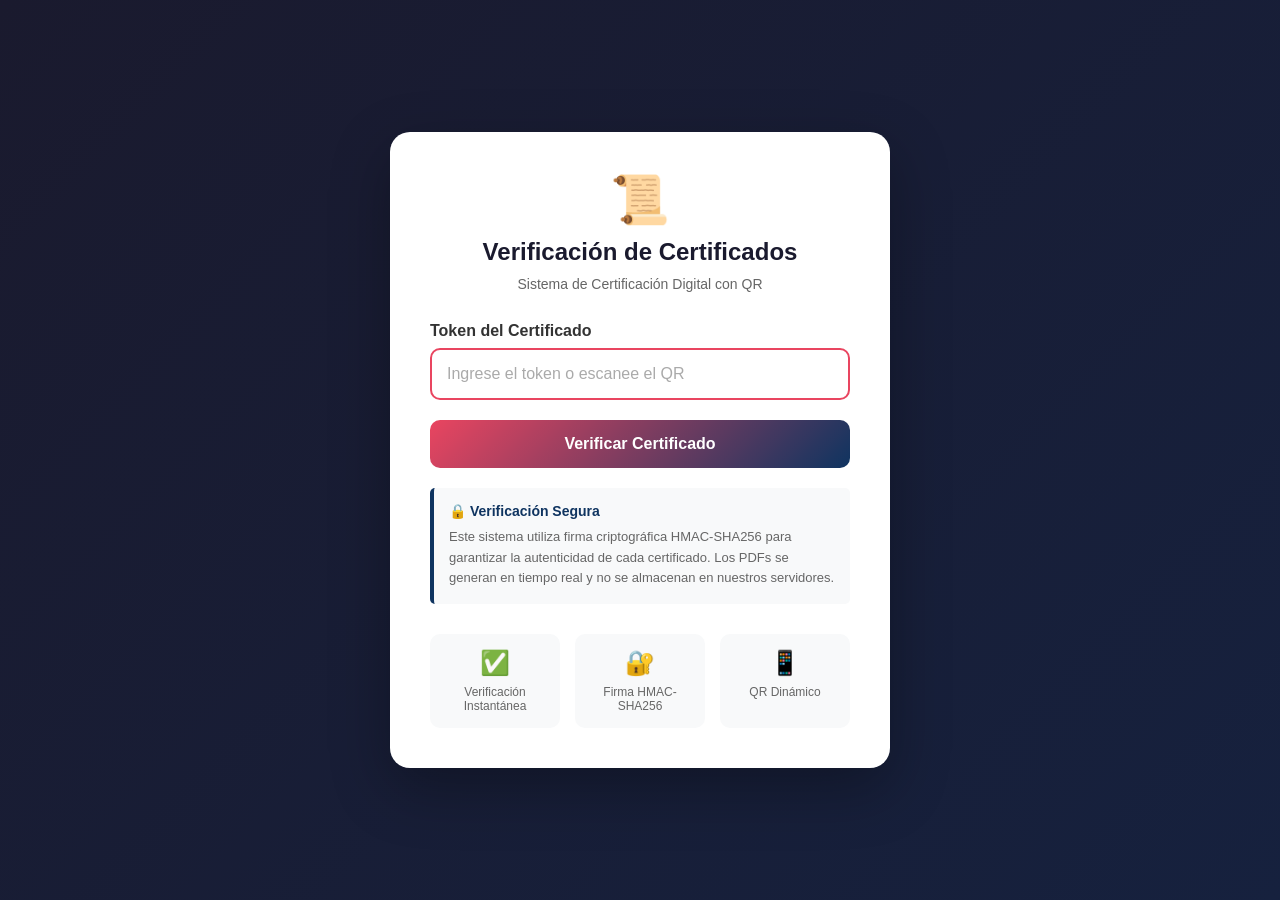
==== templates/index.html @ 1b29d73e "feat: Sistema completo de certificados QR con verificación criptográfica" ====
<!DOCTYPE html>
<html lang="es">
<head>
    <meta charset="UTF-8">
    <meta name="viewport" content="width=device-width, initial-scale=1.0">
    <title>Verificación de Certificados</title>
    <style>
        * {
            margin: 0;
            padding: 0;
            box-sizing: border-box;
        }
        
        body {
            font-family: 'Segoe UI', Tahoma, Geneva, Verdana, sans-serif;
            background: linear-gradient(135deg, #1a1a2e 0%, #16213e 100%);
            min-height: 100vh;
            display: flex;
            align-items: center;
            justify-content: center;
            padding: 20px;
        }
        
        .container {
            background: white;
            border-radius: 20px;
            padding: 40px;
            max-width: 500px;
            width: 100%;
            box-shadow: 0 20px 60px rgba(0, 0, 0, 0.3);
        }
        
        .logo {
            text-align: center;
            margin-bottom: 30px;
        }
        
        .logo-icon {
            font-size: 48px;
            margin-bottom: 10px;
        }
        
        h1 {
            color: #1a1a2e;
            font-size: 24px;
            text-align: center;
            margin-bottom: 10px;
        }
        
        .subtitle {
            color: #666;
            text-align: center;
            margin-bottom: 30px;
            font-size: 14px;
        }
        
        .form-group {
            margin-bottom: 20px;
        }
        
        label {
            display: block;
            color: #333;
            font-weight: 600;
            margin-bottom: 8px;
        }
        
        input[type="text"] {
            width: 100%;
            padding: 15px;
            border: 2px solid #e0e0e0;
            border-radius: 10px;
            font-size: 16px;
            transition: border-color 0.3s;
        }
        
        input[type="text"]:focus {
            outline: none;
            border-color: #e94560;
        }
        
        input[type="text"]::placeholder {
            color: #aaa;
        }
        
        .btn {
            width: 100%;
            padding: 15px;
            background: linear-gradient(135deg, #e94560 0%, #0f3460 100%);
            color: white;
            border: none;
            border-radius: 10px;
            font-size: 16px;
            font-weight: 600;
            cursor: pointer;
            transition: transform 0.2s, box-shadow 0.2s;
        }
        
        .btn:hover {
            transform: translateY(-2px);
            box-shadow: 0 10px 30px rgba(233, 69, 96, 0.3);
        }
        
        .btn:active {
            transform: translateY(0);
        }
        
        .info-box {
            background: #f8f9fa;
            border-left: 4px solid #0f3460;
            padding: 15px;
            border-radius: 5px;
            margin-top: 20px;
        }
        
        .info-box h3 {
            color: #0f3460;
            font-size: 14px;
            margin-bottom: 8px;
        }
        
        .info-box p {
            color: #666;
            font-size: 13px;
            line-height: 1.6;
        }
        
        .features {
            margin-top: 30px;
            display: grid;
            grid-template-columns: repeat(3, 1fr);
            gap: 15px;
        }
        
        .feature {
            text-align: center;
            padding: 15px;
            background: #f8f9fa;
            border-radius: 10px;
        }
        
        .feature-icon {
            font-size: 24px;
            margin-bottom: 8px;
        }
        
        .feature-text {
            font-size: 12px;
            color: #666;
        }
        
        @media (max-width: 480px) {
            .container {
                padding: 30px 20px;
            }
            
            .features {
                grid-template-columns: 1fr;
            }
        }
    </style>
</head>
<body>
    <div class="container">
        <div class="logo">
            <div class="logo-icon">📜</div>
            <h1>Verificación de Certificados</h1>
            <p class="subtitle">Sistema de Certificación Digital con QR</p>
        </div>
        
        <form id="verifyForm">
            <div class="form-group">
                <label for="token">Token del Certificado</label>
                <input 
                    type="text" 
                    id="token" 
                    name="token" 
                    placeholder="Ingrese el token o escanee el QR"
                    autocomplete="off"
                >
            </div>
            
            <button type="submit" class="btn">Verificar Certificado</button>
        </form>
        
        <div class="info-box">
            <h3>🔒 Verificación Segura</h3>
            <p>
                Este sistema utiliza firma criptográfica HMAC-SHA256 para garantizar 
                la autenticidad de cada certificado. Los PDFs se generan en tiempo 
                real y no se almacenan en nuestros servidores.
            </p>
        </div>
        
        <div class="features">
            <div class="feature">
                <div class="feature-icon">✅</div>
                <div class="feature-text">Verificación Instantánea</div>
            </div>
            <div class="feature">
                <div class="feature-icon">🔐</div>
                <div class="feature-text">Firma HMAC-SHA256</div>
            </div>
            <div class="feature">
                <div class="feature-icon">📱</div>
                <div class="feature-text">QR Dinámico</div>
            </div>
        </div>
    </div>
    
    <script>
        document.getElementById('verifyForm').addEventListener('submit', function(e) {
            e.preventDefault();
            
            const token = document.getElementById('token').value.trim();
            
            if (!token) {
                alert('Por favor ingrese un token');
                return;
            }
            
            // Redirigir a la página de verificación
            window.location.href = '/verify/' + encodeURIComponent(token);
        });
        
        // Auto-focus en el input
        document.getElementById('token').focus();
    </script>
</body>
</html>
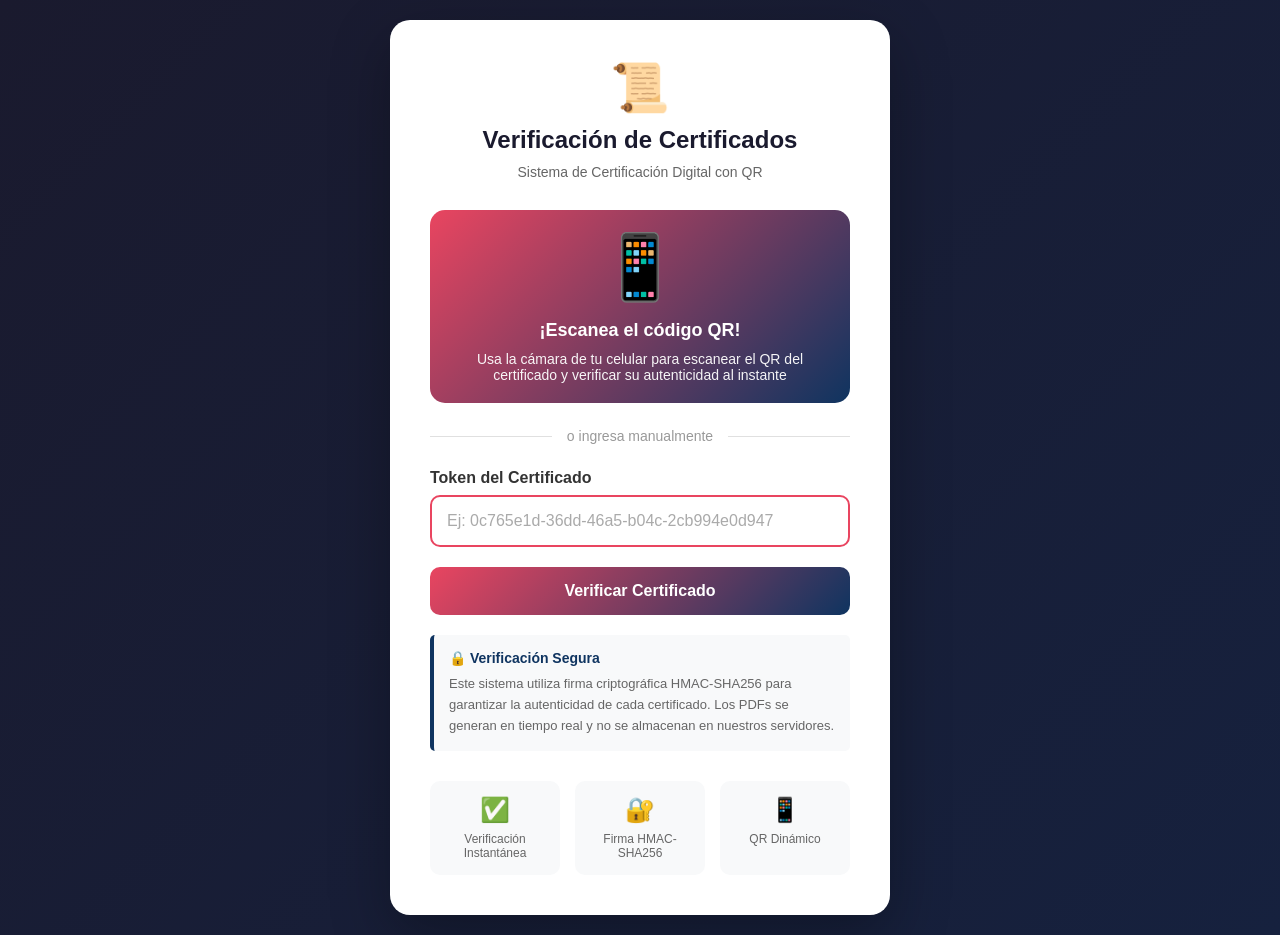
==== commit 50584867: "feat: mejora en flujo de verificacion QR para navegadores" ====
--- a/templates/index.html
+++ b/templates/index.html
@@ -3,7 +3,7 @@
 <head>
     <meta charset="UTF-8">
     <meta name="viewport" content="width=device-width, initial-scale=1.0">
-    <title>Verificación de Certificados</title>
+    <title>Verificación de Certificados - Escanea el QR</title>
     <style>
         * {
             margin: 0;
@@ -52,6 +52,31 @@
             text-align: center;
             margin-bottom: 30px;
             font-size: 14px;
+        }
+        
+        .qr-instruction {
+            background: linear-gradient(135deg, #e94560 0%, #0f3460 100%);
+            color: white;
+            padding: 20px;
+            border-radius: 15px;
+            text-align: center;
+            margin-bottom: 25px;
+        }
+        
+        .qr-instruction h3 {
+            font-size: 18px;
+            margin-bottom: 10px;
+        }
+        
+        .qr-instruction p {
+            font-size: 14px;
+            opacity: 0.95;
+        }
+        
+        .qr-icon {
+            font-size: 64px;
+            margin-bottom: 15px;
+            display: block;
         }
         
         .form-group {
@@ -105,6 +130,26 @@
             transform: translateY(0);
         }
         
+        .divider {
+            display: flex;
+            align-items: center;
+            margin: 25px 0;
+        }
+        
+        .divider::before,
+        .divider::after {
+            content: '';
+            flex: 1;
+            height: 1px;
+            background: #e0e0e0;
+        }
+        
+        .divider span {
+            padding: 0 15px;
+            color: #999;
+            font-size: 14px;
+        }
+        
         .info-box {
             background: #f8f9fa;
             border-left: 4px solid #0f3460;
@@ -147,6 +192,37 @@
         .feature-text {
             font-size: 12px;
             color: #666;
+        }
+        
+        .success-banner {
+            display: none;
+            background: linear-gradient(135deg, #10b981 0%, #059669 100%);
+            color: white;
+            padding: 20px;
+            border-radius: 15px;
+            text-align: center;
+            margin-bottom: 25px;
+            animation: slideIn 0.5s ease;
+        }
+        
+        .success-banner.show {
+            display: block;
+        }
+        
+        @keyframes slideIn {
+            from {
+                opacity: 0;
+                transform: translateY(-20px);
+            }
+            to {
+                opacity: 1;
+                transform: translateY(0);
+            }
+        }
+        
+        .success-icon {
+            font-size: 48px;
+            margin-bottom: 10px;
         }
         
         @media (max-width: 480px) {
@@ -168,6 +244,22 @@
             <p class="subtitle">Sistema de Certificación Digital con QR</p>
         </div>
         
+        <div class="qr-instruction" id="qrInstruction">
+            <span class="qr-icon">📱</span>
+            <h3>¡Escanea el código QR!</h3>
+            <p>Usa la cámara de tu celular para escanear el QR del certificado y verificar su autenticidad al instante</p>
+        </div>
+        
+        <div class="success-banner" id="successBanner">
+            <div class="success-icon">✅</div>
+            <h3>¡QR Detectado!</h3>
+            <p>Redirigiendo a la verificación del certificado...</p>
+        </div>
+        
+        <div class="divider">
+            <span>o ingresa manualmente</span>
+        </div>
+        
         <form id="verifyForm">
             <div class="form-group">
                 <label for="token">Token del Certificado</label>
@@ -175,7 +267,7 @@
                     type="text" 
                     id="token" 
                     name="token" 
-                    placeholder="Ingrese el token o escanee el QR"
+                    placeholder="Ej: 0c765e1d-36dd-46a5-b04c-2cb994e0d947"
                     autocomplete="off"
                 >
             </div>
@@ -209,6 +301,24 @@
     </div>
     
     <script>
+        // Verificar si hay un token en la URL (cuando se escanea QR)
+        document.addEventListener('DOMContentLoaded', function() {
+            const path = window.location.pathname;
+            const match = path.match(/\/verify\/([a-f0-9-]+)/i);
+            
+            if (match && match[1]) {
+                // Hay un token en la URL - mostrar banner de éxito
+                document.getElementById('qrInstruction').style.display = 'none';
+                document.getElementById('successBanner').classList.add('show');
+                document.getElementById('token').value = match[1];
+                
+                // Auto-verificar después de 1.5 segundos
+                setTimeout(function() {
+                    window.location.href = '/verify/' + match[1];
+                }, 1500);
+            }
+        });
+        
         document.getElementById('verifyForm').addEventListener('submit', function(e) {
             e.preventDefault();
             
